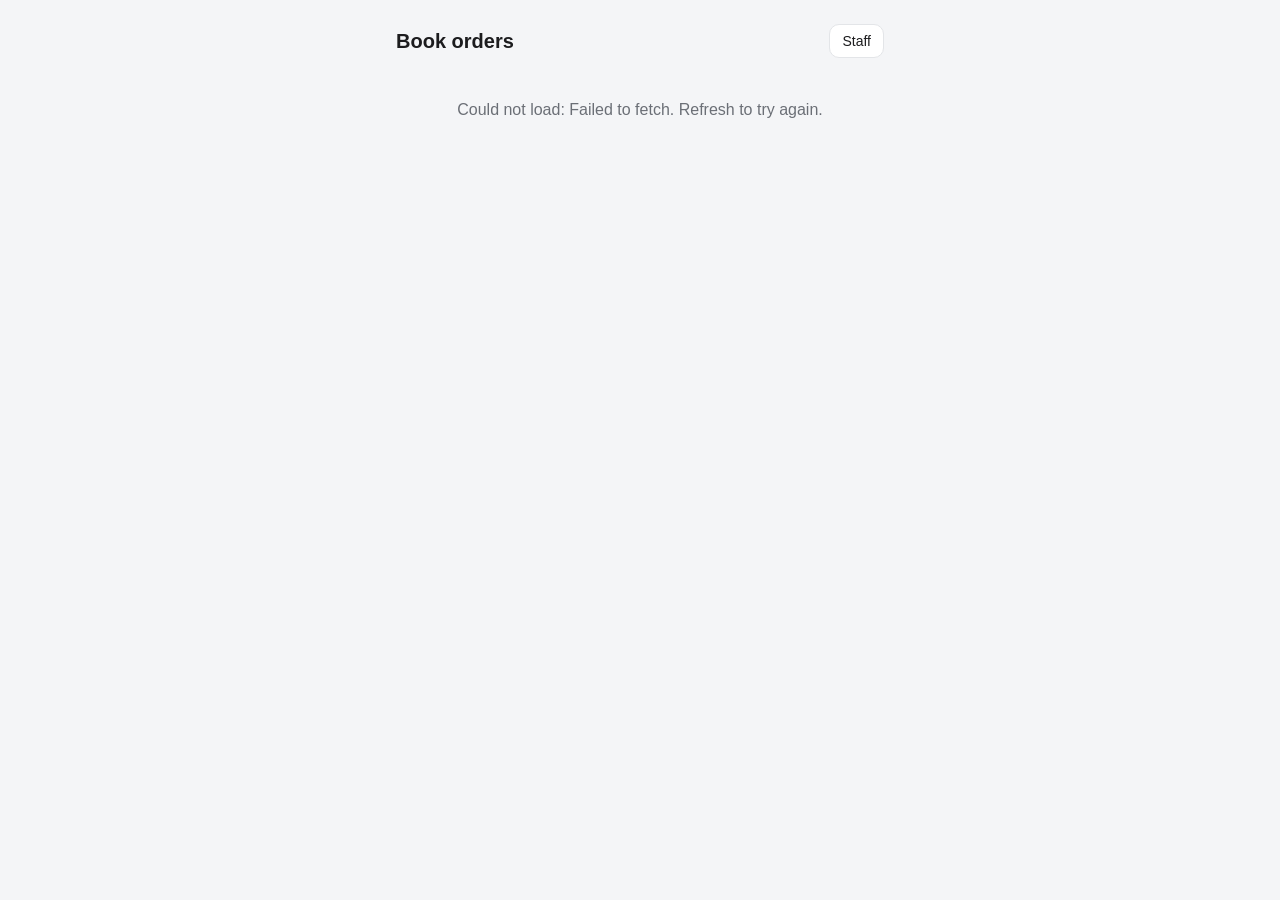
==== index.html @ 5ed74f84 "Add files via upload" ====
<!DOCTYPE html>
<html lang="en">
<head>
<base target="_top">
<meta charset="utf-8">
<meta name="viewport" content="width=device-width, initial-scale=1">
<title>PRIME Book Orders</title>
<meta name="theme-color" content="#1F4E33">
<link rel="icon" href="staff/icons/icon-192.png" type="image/png">
<link rel="apple-touch-icon" href="staff/icons/apple-touch-icon.png">
<style>
  :root { --bg:#f4f5f7; --card:#fff; --text:#1c1c1e; --muted:#6b6f76; --line:#e3e5e8; --accent:#1F4E33; --accent-text:#fff;
          --ok-bg:#e4f2e9; --ok-text:#1F4E33; --warn-bg:#fff4dd; --warn-text:#8a5a00; --danger:#b3261e; --info-bg:#e8f0fe; --info-text:#1a3f8f; }
  * { box-sizing:border-box; }
  body { margin:0; font-family:-apple-system,BlinkMacSystemFont,"Segoe UI",Roboto,Helvetica,Arial,sans-serif; background:var(--bg); color:var(--text); font-size:16px; line-height:1.5; }
  .wrap { max-width:520px; margin:0 auto; padding:16px; }
  header { display:flex; align-items:center; justify-content:space-between; padding:8px 0 16px; }
  header h1 { font-size:20px; margin:0; font-weight:600; }
  header button { font-size:14px; padding:6px 12px; }
  .card { background:var(--card); border:1px solid var(--line); border-radius:12px; padding:16px; margin-bottom:14px; }
  h2 { font-size:18px; margin:0 0 10px; font-weight:600; }
  h3 { font-size:15px; margin:14px 0 6px; font-weight:600; }
  p { margin:6px 0; }
  .muted { color:var(--muted); font-size:14px; }
  label { display:block; font-size:14px; font-weight:500; margin:12px 0 4px; }
  input[type=text], input[type=tel], input[type=email], input[type=number], input[type=password], textarea, select {
    width:100%; font-size:16px; padding:10px 12px; border:1px solid var(--line); border-radius:8px; background:#fff; color:var(--text); }
  textarea { min-height:70px; resize:vertical; }
  .check { display:flex; align-items:flex-start; gap:12px; padding:12px; border:1px solid var(--line); border-radius:10px; margin-top:8px; cursor:pointer; }
  .check input { width:22px; height:22px; margin:2px 0 0; flex:none; }
  .check .price { margin-left:auto; font-weight:600; white-space:nowrap; }
  button { font-size:16px; padding:12px 16px; border-radius:10px; border:1px solid var(--line); background:#fff; color:var(--text); cursor:pointer; font-family:inherit; }
  button.primary { background:var(--accent); color:var(--accent-text); border-color:var(--accent); width:100%; margin-top:16px; font-weight:600; }
  button.small { font-size:14px; padding:8px 12px; }
  button:disabled { opacity:.5; cursor:default; }
  .row { display:flex; gap:8px; flex-wrap:wrap; margin-top:10px; }
  .row button { flex:1; }
  .total { display:flex; justify-content:space-between; font-size:18px; font-weight:600; margin-top:14px; padding-top:12px; border-top:1px solid var(--line); }
  .badge { display:inline-block; font-size:13px; font-weight:600; padding:3px 10px; border-radius:999px; }
  .b-new, .b-sent { background:var(--warn-bg); color:var(--warn-text); }
  .b-ready { background:var(--ok-bg); color:var(--ok-text); }
  .b-picked { background:var(--info-bg); color:var(--info-text); }
  .b-cancel { background:#eee; color:#555; }
  .code { font-family:ui-monospace,SFMono-Regular,Menlo,Consolas,monospace; font-size:36px; letter-spacing:6px; font-weight:700; text-align:center; padding:16px; background:var(--ok-bg); color:var(--ok-text); border-radius:12px; margin:10px 0; }
  .copybox { font-family:ui-monospace,SFMono-Regular,Menlo,Consolas,monospace; background:var(--bg); border:1px dashed var(--line); border-radius:8px; padding:10px 12px; font-size:15px; word-break:break-all; display:flex; justify-content:space-between; align-items:center; gap:8px; margin:6px 0; }
  .copybox button { flex:none; }
  .steps { padding-left:20px; margin:8px 0; }
  .steps li { margin:6px 0; }
  .error { color:var(--danger); font-size:14px; margin-top:10px; }
  .success { color:var(--ok-text); font-size:14px; margin-top:10px; }
  .hidden { display:none !important; }
  .tabs { display:flex; gap:6px; margin-bottom:12px; overflow-x:auto; }
  .tabs button { flex:none; font-size:14px; padding:8px 12px; border-radius:999px; }
  .tabs button.active { background:var(--text); color:#fff; border-color:var(--text); }
  .order { border-top:1px solid var(--line); padding:12px 0; }
  .order:first-child { border-top:none; padding-top:0; }
  .order .top { display:flex; justify-content:space-between; align-items:baseline; gap:8px; }
  .order .name { font-weight:600; font-size:16px; }
  .order .when { font-size:13px; color:var(--muted); white-space:nowrap; }
  .order .amt { font-size:18px; font-weight:600; }
  .order .pc { font-family:ui-monospace,SFMono-Regular,Menlo,Consolas,monospace; font-weight:700; letter-spacing:2px; }
  .dim { opacity:.6; }
  .link { color:var(--accent); text-decoration:underline; cursor:pointer; background:none; border:none; padding:0; font-size:14px; }
  .center { text-align:center; }
  .spinner { text-align:center; padding:24px; color:var(--muted); }
</style>
</head>
<body>
<div class="wrap">
  <header>
    <h1 id="brand">Book orders</h1>
    <button id="staffBtn" class="small" onclick="go('staff')">Staff</button>
  </header>

  <div id="loading" class="spinner">Loading…</div>

  <!-- ================= STUDENT: order form (3 steps) ================= -->
  <section id="v-order" class="hidden">
    <div class="card" id="step-who">
      <h2>Order your books</h2>
      <p class="muted">Tell us who you are, we'll find you in our records, then pick your books.</p>
      <label for="f-name">Full name</label>
      <input id="f-name" type="text" autocomplete="name" placeholder="First and last name">
      <label for="f-email">Email</label>
      <input id="f-email" type="email" autocomplete="email" inputmode="email" placeholder="The email you gave the college">
      <label for="f-phone">Phone</label>
      <input id="f-phone" type="tel" autocomplete="tel" inputmode="tel" placeholder="The number you gave the college">
      <div id="f-error" class="error hidden"></div>
      <button class="primary" id="f-find" onclick="findMe()">Continue</button>
    </div>

    <div class="card hidden" id="step-confirm">
      <h2>Is this you?</h2>
      <div id="f-matches"></div>
      <div class="row"><button class="small" onclick="backToWho()">No, go back</button></div>
    </div>

    <div class="card hidden" id="step-books">
      <div class="muted" id="f-whoami"></div>
      <h3>Books</h3>
      <label class="check"><input type="checkbox" id="f-sorrentino" onchange="recalc()"><span>Sorrentino textbook<br><small class="muted" id="s-sorrentino"></small></span><span class="price" id="p-sorrentino"></span></label>
      <label class="check"><input type="checkbox" id="f-palliative" onchange="recalc()"><span>Palliative textbook + workbook (bundle)<br><small class="muted" id="s-palliative"></small></span><span class="price" id="p-palliative"></span></label>
      <label for="f-note">Note (optional)</label>
      <textarea id="f-note" placeholder="Anything we should know"></textarea>
      <div class="total"><span>To pay</span><span id="f-total">$0</span></div>
      <div id="f-error2" class="error hidden"></div>
      <button class="primary" id="f-submit" onclick="submitOrder()">Place order</button>
      <div class="row"><button class="small" onclick="backToWho()">Change my details</button></div>
    </div>
    <p class="center"><button class="link" onclick="go('find')">Already ordered? Find my order</button></p>
  </section>

  <!-- ================= STUDENT: find my order ================= -->
  <section id="v-find" class="hidden">
    <div class="card">
      <h2>Find my order</h2>
      <label for="s-contact">Email or phone you ordered with</label>
      <input id="s-contact" type="text" autocomplete="email">
      <label for="s-name">Full name</label>
      <input id="s-name" type="text" placeholder="As you typed it when ordering">
      <div id="s-error" class="error hidden"></div>
      <button class="primary" onclick="findMine()">Find</button>
      <div id="s-results"></div>
    </div>
    <p class="center"><button class="link" onclick="go('order')">Place a new order</button></p>
  </section>

  <!-- ================= STUDENT: order status ================= -->
  <section id="v-status" class="hidden">
    <div class="card">
      <div style="display:flex;justify-content:space-between;align-items:center;gap:8px">
        <h2 style="margin:0">Order #<span id="o-no"></span></h2>
        <span id="o-badge" class="badge"></span>
      </div>
      <p class="muted" id="o-summary"></p>
      <div id="o-body"></div>
      <p class="muted" style="margin-top:14px">Save this page. Bookmark it or copy the link; it updates by itself.</p>
      <div class="row"><button class="small" onclick="refreshStatus()">Refresh</button><button class="small" onclick="copyText(orderLink(), this)">Copy my link</button></div>
      <div id="o-error" class="error hidden"></div>
    </div>
    <p class="center"><button class="link" onclick="go('order')">Place another order</button></p>
  </section>

  <!-- ================= STAFF: login ================= -->
  <section id="v-staff" class="hidden">
    <div class="card">
      <h2>Staff sign in</h2>
      <label for="st-pin">PIN</label>
      <input id="st-pin" type="password" inputmode="numeric" autocomplete="off" onkeydown="if(event.key==='Enter')staffLogin()">
      <div id="st-error" class="error hidden"></div>
      <button class="primary" onclick="staffLogin()">Sign in</button>
    </div>
    <p class="center"><button class="link" onclick="go('order')">Back to student page</button></p>
  </section>

  <!-- ================= STAFF: dashboard ================= -->
  <section id="v-dash" class="hidden">
    <div class="tabs" id="tabs"></div>
    <div id="dash-error" class="error hidden"></div>
    <div class="card" id="dash-list"></div>
    <div class="card hidden" id="dash-settings">
      <h2>Settings</h2>
      <label>School name</label><input type="text" id="set-school_name">
      <label>E-transfer email (students send money here)</label><input type="email" id="set-etransfer_email">
      <label>Sorrentino price</label><input type="number" id="set-price_sorrentino" min="0" step="1">
      <label>Palliative bundle price</label><input type="number" id="set-price_palliative" min="0" step="1">
      <label>Pickup note shown to students</label><textarea id="set-pickup_note"></textarea>
      <label>Admin PIN (you)</label><input type="text" id="set-admin_pin" autocomplete="off">
      <label>Reception PIN</label><input type="text" id="set-reception_pin" autocomplete="off">
      <div id="set-error" class="error hidden"></div>
      <div id="set-ok" class="success hidden"></div>
      <button class="primary" onclick="saveSettings()">Save settings</button>
    </div>
    <div class="row"><button class="small" onclick="loadDash()">Refresh</button><button class="small" onclick="staffLogout()">Sign out</button></div>
  </section>
</div>

<script src="config.js"></script>
<script>
  /* Runs outside Google Apps Script: same page, but google.script.run becomes a fetch() to the API. */
  (function () {
    var API = (window.PRIME_CONFIG && window.PRIME_CONFIG.api) || '';
    function make(ok, fail) {
      var api = { withSuccessHandler: function (f) { return make(f, fail); }, withFailureHandler: function (f) { return make(ok, f); } };
      return new Proxy(api, { get: function (t, name) { if (name in t) return t[name]; return function () {
        var args = Array.prototype.slice.call(arguments);
        if (!API) { fail && fail(new Error('This page is not connected to the order system yet.')); return; }
        fetch(API, { method: 'POST', headers: { 'Content-Type': 'text/plain;charset=utf-8' }, body: JSON.stringify({ fn: name, args: args }), redirect: 'follow' })
          .then(function (r) { if (!r.ok) throw new Error('Server error (' + r.status + ')'); return r.json(); })
          .then(function (j) { if (j && j.ok) ok && ok(j.result); else fail && fail(new Error((j && j.error) || 'Unexpected reply')); })
          .catch(function (e) { fail && fail(e); });
      }; } });
    }
    var params = {}; new URLSearchParams(location.search).forEach(function (v, k) { params[k] = v; });
    window.google = { script: { run: make(null, null), history: { replaceState: function (s, p) { var q = Object.keys(p || {}).map(function (k) { return k + '=' + encodeURIComponent(p[k]); }).join('&'); history.replaceState(null, '', location.pathname + (q ? '?' + q : '')); } } } };
    window.__INITIAL__ = params; window.__BASE_URL__ = location.origin + location.pathname;
  })();
</script>
<script>
  var INITIAL = window.__INITIAL__;
  var BASE_URL = window.__BASE_URL__;
  var state = { cfg:null, token:null, order:null, pin:null, role:null, tab:'payments', orders:[], poll:null, matches:[], match:null };

  /* ---------- plumbing ---------- */
  function call(fn) {
    var args = Array.prototype.slice.call(arguments, 1);
    return new Promise(function (resolve, reject) {
      var runner = google.script.run.withSuccessHandler(resolve).withFailureHandler(function (e) { reject(e); });
      runner[fn].apply(runner, args);
    });
  }
  function $(id) { return document.getElementById(id); }
  function esc(s) { return String(s == null ? '' : s).replace(/[&<>"']/g, function (c) { return ({'&':'&amp;','<':'&lt;','>':'&gt;','"':'&quot;',"'":'&#39;'})[c]; }); }
  function money(n) { return '$' + Number(n || 0).toLocaleString('en-CA'); }
  function when(iso) { if (!iso) return ''; var d = new Date(iso); if (isNaN(d)) return String(iso); return d.toLocaleString('en-CA', { month:'short', day:'numeric', hour:'numeric', minute:'2-digit' }); }
  function showErr(id, msg) { var el = $(id); el.textContent = msg; el.classList.toggle('hidden', !msg); }
  function items(o) { var a = []; if (o.sorrentino) a.push('Sorrentino'); if (o.palliative) a.push('Palliative bundle'); return a.join(' + '); }
  function badge(o) {
    var cls = { NEW:'b-new', SENT:'b-sent', READY:'b-ready', PICKED_UP:'b-picked', CANCELLED:'b-cancel' }[o.status] || 'b-cancel';
    var txt = { NEW:'Waiting for payment', SENT:'Payment sent', READY:'Ready for pickup', PICKED_UP:'Picked up', CANCELLED:'Cancelled' }[o.status] || o.status;
    return '<span class="badge ' + cls + '">' + esc(txt) + '</span>';
  }
  function copyText(text, btn) {
    var done = function () { if (btn) { var t = btn.textContent; btn.textContent = 'Copied'; setTimeout(function () { btn.textContent = t; }, 1500); } };
    var fallback = function () {
      var ta = document.createElement('textarea'); ta.value = text; ta.setAttribute('readonly', ''); ta.style.position = 'absolute'; ta.style.left = '-9999px';
      document.body.appendChild(ta); ta.select(); var ok = false;
      try { ok = document.execCommand('copy'); } catch (e) {}
      document.body.removeChild(ta);
      if (ok) done(); else if (btn) { btn.textContent = text; }
    };
    if (navigator.clipboard && navigator.clipboard.writeText) navigator.clipboard.writeText(text).then(done, fallback);
    else fallback();
  }
  function stopPoll() { if (state.poll) { clearInterval(state.poll); state.poll = null; } }
  function orderLink() { return (BASE_URL || location.href.split('?')[0].split('#')[0]) + '?o=' + encodeURIComponent(state.token || ''); }
  function setUrlParams(params) {
    try {
      if (window.google && google.script && google.script.history) google.script.history.replaceState(null, params, '');
      else { var q = Object.keys(params).map(function (k) { return k + '=' + encodeURIComponent(params[k]); }).join('&'); history.replaceState(null, '', location.pathname + (q ? '?' + q : '')); }
    } catch (e) {}
  }

  var VIEWS = ['order', 'find', 'status', 'staff', 'dash'];
  function go(view) {
    stopPoll();
    VIEWS.forEach(function (v) { $('v-' + v).classList.toggle('hidden', v !== view); });
    $('loading').classList.add('hidden');
    $('staffBtn').classList.toggle('hidden', view === 'staff' || view === 'dash');
    if (view === 'status') startPoll();
    if (view === 'dash') { loadDash(); state.poll = setInterval(loadDash, 30000); }
    if (view === 'staff' || view === 'dash') setUrlParams({ staff: '1' });
    else if (view !== 'status') setUrlParams({});
    window.scrollTo(0, 0);
  }

  /* ---------- student: order form ---------- */
  function showStep(id) { ['step-who', 'step-confirm', 'step-books'].forEach(function (x) { $(x).classList.toggle('hidden', x !== id); }); window.scrollTo(0, 0); }
  function backToWho() { state.match = null; showStep('step-who'); }
  function findMe() {
    showErr('f-error', '');
    var name = $('f-name').value.trim(), email = $('f-email').value.trim(), phone = $('f-phone').value.trim();
    if (!name) return showErr('f-error', 'Enter your full name.');
    if (!email && !phone) return showErr('f-error', 'Enter your email or your phone number.');
    var btn = $('f-find'); btn.disabled = true; btn.textContent = 'Looking you up…';
    call('findStudent', email, phone).then(function (r) {
      btn.disabled = false; btn.textContent = 'Continue';
      if (!r.found) return showErr('f-error', 'We couldn\'t find that email or phone number in our records. Check for typos, or ask reception to update your contact details.');
      state.matches = r.matches;
      if (r.matches.length === 1) return chooseMatch(0);
      $('f-matches').innerHTML = r.matches.map(function (m, i) {
        return '<div class="order"><div class="name">' + esc(m.name) + '</div><div class="muted">' + esc(m.batch) + '</div><div class="row"><button class="small" onclick="chooseMatch(' + i + ')">That\'s me</button></div></div>';
      }).join('');
      showStep('step-confirm');
    }).catch(function (e) { btn.disabled = false; btn.textContent = 'Continue'; showErr('f-error', e.message || String(e)); });
  }
  function chooseMatch(i) {
    var m = state.matches[i]; state.match = m;
    $('f-whoami').innerHTML = 'Ordering as <strong>' + esc(m.name) + '</strong> · ' + esc(m.batch) + ' <button class="link" onclick="backToWho()">not you?</button>';
    setBookLine('sorrentino', m.books.sorrentino);
    setBookLine('palliative', m.books.palliative);
    $('f-sorrentino').checked = false; $('f-palliative').checked = false;
    recalc(); showStep('step-books');
  }
  function setBookLine(key, b) {
    var st = $('s-' + key), pr = $('p-' + key);
    if (b.status === 'included') { st.textContent = 'Included in your fees'; pr.textContent = 'Included'; }
    else if (b.status === 'paid') { st.textContent = 'Our records show this was already paid' + (b.paidOn ? ' on ' + b.paidOn : '') + '. Order only if you still need the book.'; pr.textContent = money(b.price); }
    else { st.textContent = ''; pr.textContent = money(b.price); }
  }
  function recalc() {
    var m = state.match; if (!m) return;
    var t = ($('f-sorrentino').checked ? m.books.sorrentino.price : 0) + ($('f-palliative').checked ? m.books.palliative.price : 0);
    $('f-total').textContent = money(t);
  }
  function submitOrder() {
    showErr('f-error2', '');
    var form = { name:$('f-name').value, email:$('f-email').value, phone:$('f-phone').value, note:$('f-note').value,
                 sorrentino:$('f-sorrentino').checked, palliative:$('f-palliative').checked, matchKey: state.match ? state.match.key : '' };
    if (!form.sorrentino && !form.palliative) return showErr('f-error2', 'Choose at least one book.');
    var btn = $('f-submit'); btn.disabled = true; btn.textContent = 'Placing order…';
    call('createOrder', form).then(function (o) {
      btn.disabled = false; btn.textContent = 'Place order';
      showOrder(o);
    }).catch(function (e) { btn.disabled = false; btn.textContent = 'Place order'; showErr('f-error2', e.message || String(e)); });
  }

  /* ---------- student: status page ---------- */
  function showOrder(o) {
    state.order = o; state.token = o.token;
    setUrlParams({ o: o.token });
    renderOrder();
    go('status');
  }
  function renderOrder() {
    var o = state.order, cfg = state.cfg;
    $('o-no').textContent = o.orderNo;
    $('o-badge').outerHTML = badge(o).replace('class="badge', 'id="o-badge" class="badge');
    $('o-summary').textContent = o.name + ' · ' + o.batch + ' · ' + items(o) + ' · ' + (o.included ? 'included in fees' : money(o.amount));
    var h = '';
    if ((o.status === 'NEW' || o.status === 'SENT') && o.included) {
      h += '<h3>Your books are included in your fees</h3><p>Nothing to pay. The office will confirm your order and your pickup code will appear here, usually the same day.</p>';
    } else if (o.status === 'NEW' || o.status === 'SENT') {
      h += '<h3>Send your e-transfer</h3><ol class="steps">' +
        '<li>Send <strong>' + money(o.amount) + '</strong> by Interac e-transfer to:' +
        '<div class="copybox"><span>' + esc(cfg.etransferEmail) + '</span><button class="small" onclick="copyText(\'' + esc(cfg.etransferEmail) + '\', this)">Copy</button></div></li>' +
        '<li>In the transfer message, write your order number:' +
        '<div class="copybox"><span>Order ' + o.orderNo + '</span><button class="small" onclick="copyText(\'Order ' + o.orderNo + '\', this)">Copy</button></div></li>' +
        '<li>Come back here and tap the button below.</li></ol>';
      if (o.status === 'NEW') h += '<button class="primary" onclick="markSent()">I\'ve sent the e-transfer</button>';
      else h += '<p class="success">Thanks. Sent ' + esc(when(o.sentAt)) + '. Your pickup code will appear here once the payment is confirmed (usually the same day).</p>';
    } else if (o.status === 'READY') {
      h += '<h3>Your pickup code</h3><div class="code">' + esc(o.pickupCode) + '</div><p>' + esc(cfg.pickupNote) + '</p>';
    } else if (o.status === 'PICKED_UP') {
      h += '<p class="success">Picked up ' + esc(when(o.pickedUpAt)) + '. Enjoy your books.</p>';
    } else if (o.status === 'CANCELLED') {
      h += '<p>This order was cancelled. If that\'s a mistake, talk to reception.</p>';
    }
    $('o-body').innerHTML = h;
  }
  function markSent() {
    showErr('o-error', '');
    call('markSent', state.token).then(function (o) { state.order = o; renderOrder(); }).catch(function (e) { showErr('o-error', e.message || String(e)); });
  }
  function refreshStatus() {
    if (!state.token) return;
    call('getOrder', state.token).then(function (o) { if (o) { state.order = o; renderOrder(); showErr('o-error', ''); } })
      .catch(function (e) { showErr('o-error', 'Could not refresh: ' + (e.message || e)); });
  }
  function startPoll() { stopPoll(); state.poll = setInterval(refreshStatus, 20000); }

  /* ---------- student: find my order ---------- */
  function findMine() {
    showErr('s-error', ''); $('s-results').innerHTML = '';
    call('findOrders', $('s-contact').value, $('s-name').value).then(function (list) {
      $('s-results').innerHTML = '<h3>Your orders</h3>' + list.map(function (o) {
        return '<div class="order"><div class="top"><span class="name">#' + o.orderNo + ' · ' + esc(items(o)) + '</span>' + badge(o) + '</div>' +
          '<div class="muted">' + esc(when(o.createdAt)) + ' · ' + money(o.amount) + '</div>' +
          '<div class="row"><button class="small" onclick="openFound(\'' + esc(o.token) + '\')">Open</button></div></div>';
      }).join('');
    }).catch(function (e) { showErr('s-error', e.message || String(e)); });
  }
  function openFound(token) { call('getOrder', token).then(function (o) { if (o) showOrder(o); }); }

  /* ---------- staff ---------- */
  function staffLogin() {
    showErr('st-error', '');
    var pin = $('st-pin').value.trim();
    if (!pin) return showErr('st-error', 'Enter your PIN.');
    call('staffLogin', pin).then(function (r) {
      state.pin = pin; state.role = r.role; state.tab = 'payments';
      try { sessionStorage.setItem('bo_pin', pin); } catch (e) {}
      $('st-pin').value = '';
      go('dash');
    }).catch(function (e) { showErr('st-error', e.message || String(e)); });
  }
  function staffLogout() { state.pin = null; state.role = null; try { sessionStorage.removeItem('bo_pin'); } catch (e) {} go('order'); }
  function setTab(t) { state.tab = t; renderDash(); }
  function loadDash() {
    if (!state.pin) return go('staff');
    call('staffList', state.pin).then(function (r) {
      state.role = r.role; state.orders = r.orders; showErr('dash-error', ''); renderDash();
    }).catch(function (e) { showErr('dash-error', e.message || String(e)); if (/PIN/.test(String(e.message))) staffLogout(); });
  }
  function renderDash() {
    var isAdmin = state.role === 'admin';
    var tabs = isAdmin ? [['payments', 'To confirm'], ['ready', 'Ready'], ['done', 'Done'], ['all', 'All'], ['settings', 'Settings']]
                       : [['ready', 'Ready for pickup'], ['done', 'Picked up']];
    if (!tabs.some(function (t) { return t[0] === state.tab; })) state.tab = tabs[0][0];
    var counts = { payments:0, ready:0 };
    state.orders.forEach(function (o) { if (o.status === 'NEW' || o.status === 'SENT') counts.payments++; if (o.status === 'READY') counts.ready++; });
    $('tabs').innerHTML = tabs.map(function (t) {
      var n = counts[t[0]] ? ' (' + counts[t[0]] + ')' : '';
      return '<button class="' + (state.tab === t[0] ? 'active' : '') + '" onclick="setTab(\'' + t[0] + '\')">' + esc(t[1]) + n + '</button>';
    }).join('');
    var settings = state.tab === 'settings';
    $('dash-settings').classList.toggle('hidden', !settings);
    $('dash-list').classList.toggle('hidden', settings);
    if (settings) return loadSettings();
    var list = state.orders.filter(function (o) {
      if (state.tab === 'payments') return o.status === 'NEW' || o.status === 'SENT';
      if (state.tab === 'ready') return o.status === 'READY';
      if (state.tab === 'done') return o.status === 'PICKED_UP';
      return true;
    });
    if (state.tab === 'payments') list.sort(function (a, b) { return (b.status === 'SENT') - (a.status === 'SENT') || b.orderNo - a.orderNo; });
    if (!list.length) { $('dash-list').innerHTML = '<p class="muted center">Nothing here right now.</p>'; return; }
    $('dash-list').innerHTML = list.map(function (o) {
      var h = '<div class="order' + (o.status === 'CANCELLED' ? ' dim' : '') + '">' +
        '<div class="top"><span class="name">' + esc(o.name) + '</span><span class="when">' + esc(when(o.createdAt)) + '</span></div>' +
        '<div class="muted">#' + o.orderNo + ' · ' + esc(o.studentNumber) + ' · ' + esc(o.batch) + '</div>' +
        '<div style="margin-top:4px">' + esc(items(o)) + '</div>' +
        '<div class="top" style="margin-top:6px"><span class="amt">' + money(o.amount) + '</span>' + badge(o) + '</div>';
      if (o.status === 'SENT') h += '<div class="muted">Student says sent ' + esc(when(o.sentAt)) + ' · Check the e-transfer email for <strong>' + money(o.amount) + '</strong> with "Order ' + o.orderNo + '"</div>';
      if (o.status === 'NEW' && isAdmin) h += '<div class="muted">Student hasn\'t tapped "sent" yet. You can still confirm if the money arrived.</div>';
      if (o.status === 'READY') h += '<div style="margin-top:6px">Pickup code: <span class="pc">' + esc(o.pickupCode) + '</span></div>';
      if (o.studentNote) h += '<div class="muted">Student note: ' + esc(o.studentNote) + '</div>';
      if (o.staffNote) h += '<div class="muted">Staff note: ' + esc(o.staffNote) + '</div>';
      if (o.phone || o.email) h += '<div class="muted">' + esc([o.phone, o.email].filter(Boolean).join(' · ')) + '</div>';
      var btns = '';
      if (isAdmin && (o.status === 'NEW' || o.status === 'SENT')) btns += '<button class="small primary" style="margin-top:0" onclick="act(\'confirmPayment\',' + o.orderNo + ', this)">Confirm payment, send code</button>';
      if (o.status === 'READY') btns += '<button class="small" onclick="act(\'markPickedUp\',' + o.orderNo + ', this)">Picked up</button>';
      if (isAdmin && o.status !== 'PICKED_UP' && o.status !== 'CANCELLED') btns += '<button class="small" onclick="cancelOrder(' + o.orderNo + ', this)">Cancel</button>';
      if (btns) h += '<div class="row">' + btns + '</div>';
      return h + '</div>';
    }).join('');
  }
  function act(fn, orderNo, btn) {
    if (btn) { btn.disabled = true; btn.textContent = 'Working…'; }
    showErr('dash-error', '');
    call(fn, state.pin, orderNo).then(function () { loadDash(); }).catch(function (e) { showErr('dash-error', e.message || String(e)); loadDash(); });
  }
  function cancelOrder(orderNo, btn) {
    if (btn && btn.dataset.armed !== '1') {
      btn.dataset.armed = '1'; btn.textContent = 'Tap again to cancel #' + orderNo; btn.style.color = 'var(--danger)';
      setTimeout(function () { if (btn.dataset.armed === '1') { btn.dataset.armed = ''; btn.textContent = 'Cancel'; btn.style.color = ''; } }, 4000);
      return;
    }
    act('cancelOrder', orderNo, btn);
  }
  var SETTING_KEYS = ['school_name', 'etransfer_email', 'price_sorrentino', 'price_palliative', 'pickup_note', 'admin_pin', 'reception_pin'];
  function loadSettings() {
    call('getSettings', state.pin).then(function (s) { SETTING_KEYS.forEach(function (k) { $('set-' + k).value = s[k] || ''; }); showErr('set-error', ''); showErr('set-ok', ''); })
      .catch(function (e) { showErr('set-error', e.message || String(e)); });
  }
  function saveSettings() {
    var s = {}; SETTING_KEYS.forEach(function (k) { s[k] = $('set-' + k).value; });
    showErr('set-error', ''); showErr('set-ok', '');
    call('saveSettings', state.pin, s).then(function (saved) {
      state.pin = saved.admin_pin; try { sessionStorage.setItem('bo_pin', state.pin); } catch (e) {}
      showErr('set-ok', 'Saved.'); return call('getPublicConfig');
    }).then(function (cfg) { if (cfg) applyConfig(cfg); }).catch(function (e) { showErr('set-error', e.message || String(e)); });
  }

  /* ---------- boot ---------- */
  function applyConfig(cfg) {
    state.cfg = cfg;
    $('brand').textContent = (cfg.schoolName ? cfg.schoolName + ' ' : '') + 'book orders';
    document.title = (cfg.schoolName ? cfg.schoolName + ' ' : '') + 'Book orders';
  }
  function boot() {
    call('getPublicConfig').then(function (cfg) {
      applyConfig(cfg);
      var token = String(INITIAL.o || '').trim();
      var savedPin = null; try { savedPin = sessionStorage.getItem('bo_pin'); } catch (e) {}
      if (INITIAL.staff !== undefined) {
        if (savedPin) { state.pin = savedPin; call('staffLogin', savedPin).then(function (r) { state.role = r.role; go('dash'); }).catch(function () { go('staff'); }); }
        else go('staff');
      } else if (token) {
        state.token = token;
        call('getOrder', token).then(function (o) { if (o) showOrder(o); else go('order'); }).catch(function () { go('order'); });
      } else go('order');
    }).catch(function (e) { $('loading').textContent = 'Could not load: ' + (e.message || e) + '. Refresh to try again.'; });
  }
  boot();
</script>
</body>
</html>
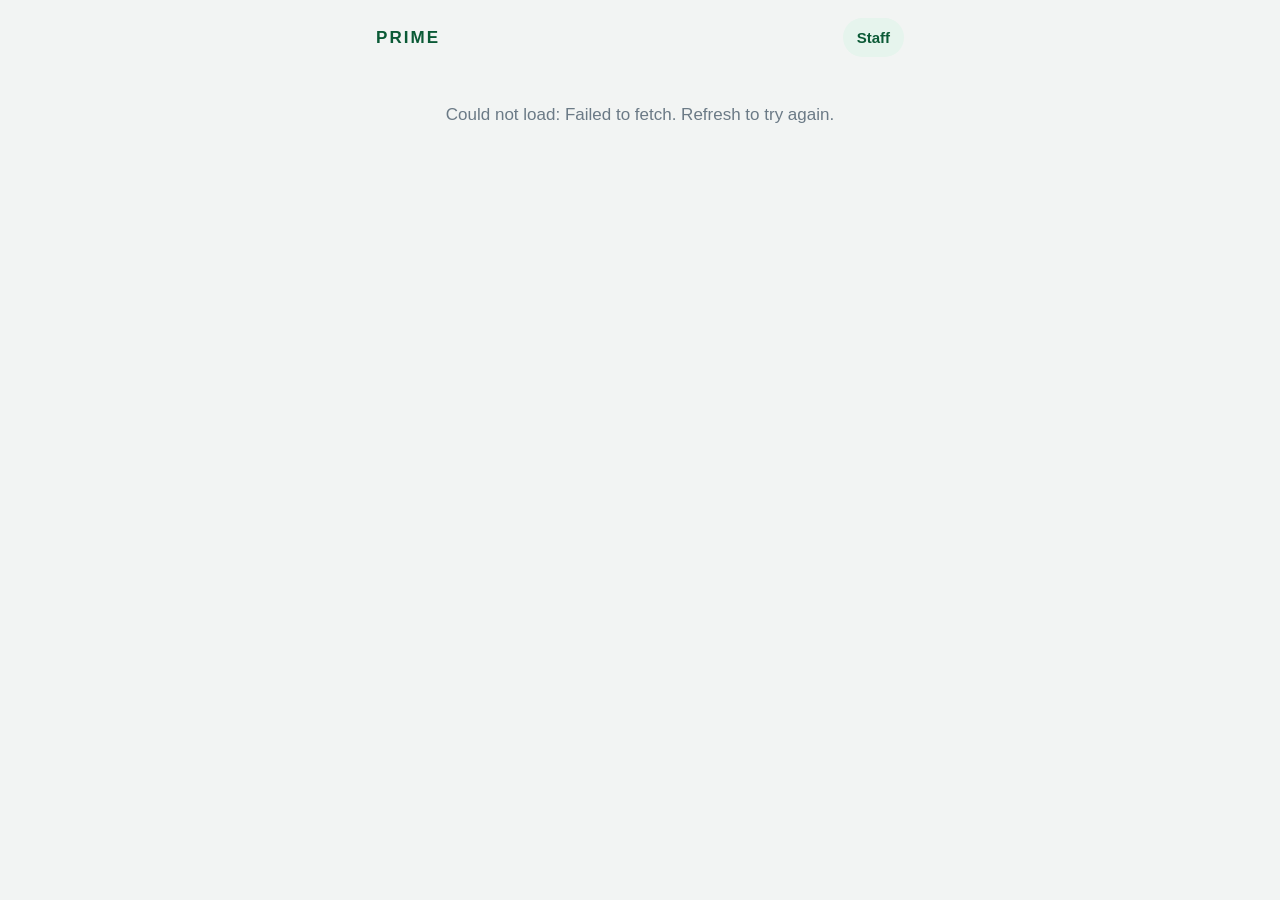
==== commit 6e6c24ed: "Restyle student page (iOS + CAS design)" ====
--- a/index.html
+++ b/index.html
@@ -9,66 +9,79 @@
 <link rel="icon" href="staff/icons/icon-192.png" type="image/png">
 <link rel="apple-touch-icon" href="staff/icons/apple-touch-icon.png">
 <style>
-  :root { --bg:#f4f5f7; --card:#fff; --text:#1c1c1e; --muted:#6b6f76; --line:#e3e5e8; --accent:#1F4E33; --accent-text:#fff;
-          --ok-bg:#e4f2e9; --ok-text:#1F4E33; --warn-bg:#fff4dd; --warn-text:#8a5a00; --danger:#b3261e; --info-bg:#e8f0fe; --info-text:#1a3f8f; }
-  * { box-sizing:border-box; }
-  body { margin:0; font-family:-apple-system,BlinkMacSystemFont,"Segoe UI",Roboto,Helvetica,Arial,sans-serif; background:var(--bg); color:var(--text); font-size:16px; line-height:1.5; }
-  .wrap { max-width:520px; margin:0 auto; padding:16px; }
-  header { display:flex; align-items:center; justify-content:space-between; padding:8px 0 16px; }
-  header h1 { font-size:20px; margin:0; font-weight:600; }
-  header button { font-size:14px; padding:6px 12px; }
-  .card { background:var(--card); border:1px solid var(--line); border-radius:12px; padding:16px; margin-bottom:14px; }
-  h2 { font-size:18px; margin:0 0 10px; font-weight:600; }
-  h3 { font-size:15px; margin:14px 0 6px; font-weight:600; }
+  /* Student page — iOS structure, CAS palette */
+  :root { --accent:#0f7f4c; --accent-soft:#e6f4ed; --accent-ink:#0b5a36; --bg:#f2f4f3; --panel:#fff; --ink:#1f2a33; --muted:#6b7a86; --faint:#98a4ad;
+          --line:rgba(31,42,51,.10); --line-soft:rgba(31,42,51,.06); --red:#c62828; --amber:#9a6700; --amber-bg:#fff4d6; --blue:#2f6fe0; --blue-bg:#e8f0fa; --grey-bg:#eef1f0;
+          --shadow:0 1px 2px rgba(16,24,40,.04), 0 4px 16px rgba(16,24,40,.06); --r:14px; --r-sm:10px;
+          --font:-apple-system,BlinkMacSystemFont,"SF Pro Text","Segoe UI",Roboto,Helvetica,Arial,sans-serif; --mono:ui-monospace,"SF Mono",Menlo,Consolas,monospace; }
+  @media (prefers-color-scheme: dark) { :root { --bg:#0e1412; --panel:#171d1a; --ink:#eef2f0; --muted:#9aa8a1; --faint:#6f7d76; --line:rgba(255,255,255,.10); --line-soft:rgba(255,255,255,.06);
+          --accent-soft:#163a2a; --accent-ink:#9fdcbd; --accent:#2bb673; --amber-bg:#3a2c0a; --amber:#f2c572; --blue-bg:#14233f; --blue:#9cc0ff; --grey-bg:#262d2a; --shadow:0 1px 2px rgba(0,0,0,.4), 0 4px 16px rgba(0,0,0,.35); } }
+  * { box-sizing:border-box; -webkit-tap-highlight-color:transparent; }
+  body { margin:0; font-family:var(--font); background:var(--bg); color:var(--ink); font-size:17px; line-height:1.4; -webkit-font-smoothing:antialiased; }
+  .wrap { max-width:560px; margin:0 auto; padding:calc(12px + env(safe-area-inset-top,0px)) 16px calc(32px + env(safe-area-inset-bottom,0px)); }
+  header { display:flex; align-items:center; justify-content:space-between; padding:6px 0 14px; }
+  header h1 { font-size:17px; margin:0; font-weight:700; letter-spacing:.12em; color:var(--accent-ink); text-transform:uppercase; }
+  header button { font-size:14px; padding:7px 12px; font-weight:600; background:var(--accent-soft); color:var(--accent-ink); border:none; border-radius:999px; }
+  .card { background:var(--panel); border:1px solid var(--line-soft); border-radius:var(--r); padding:18px 16px; margin-bottom:14px; box-shadow:var(--shadow); animation:fade .18s ease-out; }
+  @keyframes fade { from { opacity:0; transform:translateY(4px); } to { opacity:1; transform:none; } }
+  h2 { font-size:26px; letter-spacing:-.02em; margin:0 0 6px; font-weight:700; }
+  h3 { font-size:13px; text-transform:uppercase; letter-spacing:.05em; color:var(--muted); margin:20px 4px 8px; font-weight:600; }
   p { margin:6px 0; }
-  .muted { color:var(--muted); font-size:14px; }
-  label { display:block; font-size:14px; font-weight:500; margin:12px 0 4px; }
+  .muted { color:var(--muted); font-size:15px; }
+  label { display:block; font-size:13px; font-weight:600; text-transform:uppercase; letter-spacing:.05em; color:var(--muted); margin:18px 4px 8px; }
   input[type=text], input[type=tel], input[type=email], input[type=number], input[type=password], textarea, select {
-    width:100%; font-size:16px; padding:10px 12px; border:1px solid var(--line); border-radius:8px; background:#fff; color:var(--text); }
-  textarea { min-height:70px; resize:vertical; }
-  .check { display:flex; align-items:flex-start; gap:12px; padding:12px; border:1px solid var(--line); border-radius:10px; margin-top:8px; cursor:pointer; }
-  .check input { width:22px; height:22px; margin:2px 0 0; flex:none; }
-  .check .price { margin-left:auto; font-weight:600; white-space:nowrap; }
-  button { font-size:16px; padding:12px 16px; border-radius:10px; border:1px solid var(--line); background:#fff; color:var(--text); cursor:pointer; font-family:inherit; }
-  button.primary { background:var(--accent); color:var(--accent-text); border-color:var(--accent); width:100%; margin-top:16px; font-weight:600; }
-  button.small { font-size:14px; padding:8px 12px; }
-  button:disabled { opacity:.5; cursor:default; }
-  .row { display:flex; gap:8px; flex-wrap:wrap; margin-top:10px; }
+    width:100%; font-size:17px; font-family:inherit; padding:13px 14px; border:1px solid var(--line); border-radius:var(--r-sm); background:var(--bg); color:var(--ink); }
+  input::placeholder, textarea::placeholder { color:var(--faint); }
+  input:focus, textarea:focus { outline:none; border-color:var(--accent); box-shadow:0 0 0 3px rgba(15,127,76,.18); background:var(--panel); }
+  textarea { min-height:72px; resize:vertical; }
+  .check { display:flex; align-items:flex-start; gap:14px; padding:14px; border:1px solid var(--line); border-radius:12px; margin-top:8px; cursor:pointer; text-transform:none; letter-spacing:0; font-size:17px; font-weight:500; color:var(--ink); transition:border-color .15s, background .15s; }
+  .check:has(input:checked) { border-color:var(--accent); background:var(--accent-soft); }
+  .check input { width:24px; height:24px; margin:0; flex:none; accent-color:var(--accent); }
+  .check small { display:block; font-size:13px; font-weight:400; margin-top:2px; }
+  .check .price { margin-left:auto; font-weight:700; white-space:nowrap; font-variant-numeric:tabular-nums; }
+  button { font-size:17px; padding:13px 16px; border-radius:12px; border:none; background:var(--accent-soft); color:var(--accent-ink); cursor:pointer; font-family:inherit; font-weight:600; }
+  button:active { opacity:.7; }
+  button.primary { background:var(--accent); color:#fff; width:100%; margin-top:18px; box-shadow:0 6px 18px rgba(15,127,76,.25); padding:15px; }
+  button.small { font-size:15px; padding:11px 14px; }
+  button:disabled { opacity:.45; cursor:default; }
+  .row { display:flex; gap:8px; flex-wrap:wrap; margin-top:12px; }
   .row button { flex:1; }
-  .total { display:flex; justify-content:space-between; font-size:18px; font-weight:600; margin-top:14px; padding-top:12px; border-top:1px solid var(--line); }
-  .badge { display:inline-block; font-size:13px; font-weight:600; padding:3px 10px; border-radius:999px; }
-  .b-new, .b-sent { background:var(--warn-bg); color:var(--warn-text); }
-  .b-ready { background:var(--ok-bg); color:var(--ok-text); }
-  .b-picked { background:var(--info-bg); color:var(--info-text); }
-  .b-cancel { background:#eee; color:#555; }
-  .code { font-family:ui-monospace,SFMono-Regular,Menlo,Consolas,monospace; font-size:36px; letter-spacing:6px; font-weight:700; text-align:center; padding:16px; background:var(--ok-bg); color:var(--ok-text); border-radius:12px; margin:10px 0; }
-  .copybox { font-family:ui-monospace,SFMono-Regular,Menlo,Consolas,monospace; background:var(--bg); border:1px dashed var(--line); border-radius:8px; padding:10px 12px; font-size:15px; word-break:break-all; display:flex; justify-content:space-between; align-items:center; gap:8px; margin:6px 0; }
-  .copybox button { flex:none; }
+  .total { display:flex; justify-content:space-between; font-size:20px; font-weight:700; margin-top:18px; padding-top:14px; border-top:1px solid var(--line-soft); font-variant-numeric:tabular-nums; }
+  .badge { display:inline-block; font-size:12px; font-weight:700; padding:4px 10px; border-radius:999px; white-space:nowrap; }
+  .b-new { background:var(--grey-bg); color:var(--muted); }
+  .b-sent { background:var(--amber-bg); color:var(--amber); }
+  .b-ready { background:var(--accent-soft); color:var(--accent-ink); }
+  .b-picked { background:var(--blue-bg); color:var(--blue); }
+  .b-cancel { background:var(--grey-bg); color:var(--faint); }
+  .code { font-family:var(--mono); font-size:40px; letter-spacing:8px; font-weight:700; text-align:center; padding:22px 16px 22px 24px; background:var(--accent-soft); color:var(--accent-ink); border-radius:14px; margin:12px 0; }
+  .copybox { font-family:var(--mono); background:var(--bg); border:1px solid var(--line); border-radius:10px; padding:10px 12px; font-size:15px; word-break:break-all; display:flex; justify-content:space-between; align-items:center; gap:8px; margin:8px 0; }
+  .copybox button { flex:none; padding:8px 12px; font-size:14px; }
   .steps { padding-left:20px; margin:8px 0; }
-  .steps li { margin:6px 0; }
-  .error { color:var(--danger); font-size:14px; margin-top:10px; }
-  .success { color:var(--ok-text); font-size:14px; margin-top:10px; }
+  .steps li { margin:8px 0; }
+  .error { color:var(--red); font-size:14px; margin:12px 4px 0; font-weight:500; }
+  .success { color:var(--accent-ink); font-size:15px; margin-top:10px; font-weight:500; }
   .hidden { display:none !important; }
-  .tabs { display:flex; gap:6px; margin-bottom:12px; overflow-x:auto; }
-  .tabs button { flex:none; font-size:14px; padding:8px 12px; border-radius:999px; }
-  .tabs button.active { background:var(--text); color:#fff; border-color:var(--text); }
-  .order { border-top:1px solid var(--line); padding:12px 0; }
+  .tabs { display:flex; gap:2px; margin-bottom:12px; overflow-x:auto; padding:3px; background:var(--grey-bg); border-radius:11px; }
+  .tabs button { flex:1 0 auto; font-size:14px; padding:8px 12px; border-radius:9px; background:transparent; color:var(--muted); }
+  .tabs button.active { background:var(--panel); color:var(--ink); box-shadow:0 1px 3px rgba(16,24,40,.12); }
+  .order { border-top:1px solid var(--line-soft); padding:14px 0; }
   .order:first-child { border-top:none; padding-top:0; }
   .order .top { display:flex; justify-content:space-between; align-items:baseline; gap:8px; }
-  .order .name { font-weight:600; font-size:16px; }
-  .order .when { font-size:13px; color:var(--muted); white-space:nowrap; }
-  .order .amt { font-size:18px; font-weight:600; }
-  .order .pc { font-family:ui-monospace,SFMono-Regular,Menlo,Consolas,monospace; font-weight:700; letter-spacing:2px; }
-  .dim { opacity:.6; }
-  .link { color:var(--accent); text-decoration:underline; cursor:pointer; background:none; border:none; padding:0; font-size:14px; }
+  .order .name { font-weight:700; font-size:17px; }
+  .order .when { font-size:13px; color:var(--faint); white-space:nowrap; }
+  .order .amt { font-size:20px; font-weight:700; }
+  .order .pc { font-family:var(--mono); font-weight:700; letter-spacing:3px; color:var(--accent-ink); }
+  .dim { opacity:.55; }
+  .link { color:var(--accent); background:none; border:none; padding:0; font-size:15px; font-weight:500; }
   .center { text-align:center; }
-  .spinner { text-align:center; padding:24px; color:var(--muted); }
+  .spinner { text-align:center; padding:32px; color:var(--muted); }
+  @media (prefers-reduced-motion: reduce) { .card { animation:none; } }
 </style>
 </head>
 <body>
 <div class="wrap">
   <header>
-    <h1 id="brand">Book orders</h1>
+    <h1 id="brand">PRIME</h1>
     <button id="staffBtn" class="small" onclick="go('staff')">Staff</button>
   </header>
 
@@ -78,7 +91,7 @@
   <section id="v-order" class="hidden">
     <div class="card" id="step-who">
       <h2>Order your books</h2>
-      <p class="muted">Tell us who you are, we'll find you in our records, then pick your books.</p>
+      <p class="muted">Tell us who you are. We'll find you in our records, then you pick your books.</p>
       <label for="f-name">Full name</label>
       <input id="f-name" type="text" autocomplete="name" placeholder="First and last name">
       <label for="f-email">Email</label>
@@ -455,7 +468,7 @@
   /* ---------- boot ---------- */
   function applyConfig(cfg) {
     state.cfg = cfg;
-    $('brand').textContent = (cfg.schoolName ? cfg.schoolName + ' ' : '') + 'book orders';
+    $('brand').textContent = cfg.schoolName || 'PRIME';
     document.title = (cfg.schoolName ? cfg.schoolName + ' ' : '') + 'Book orders';
   }
   function boot() {
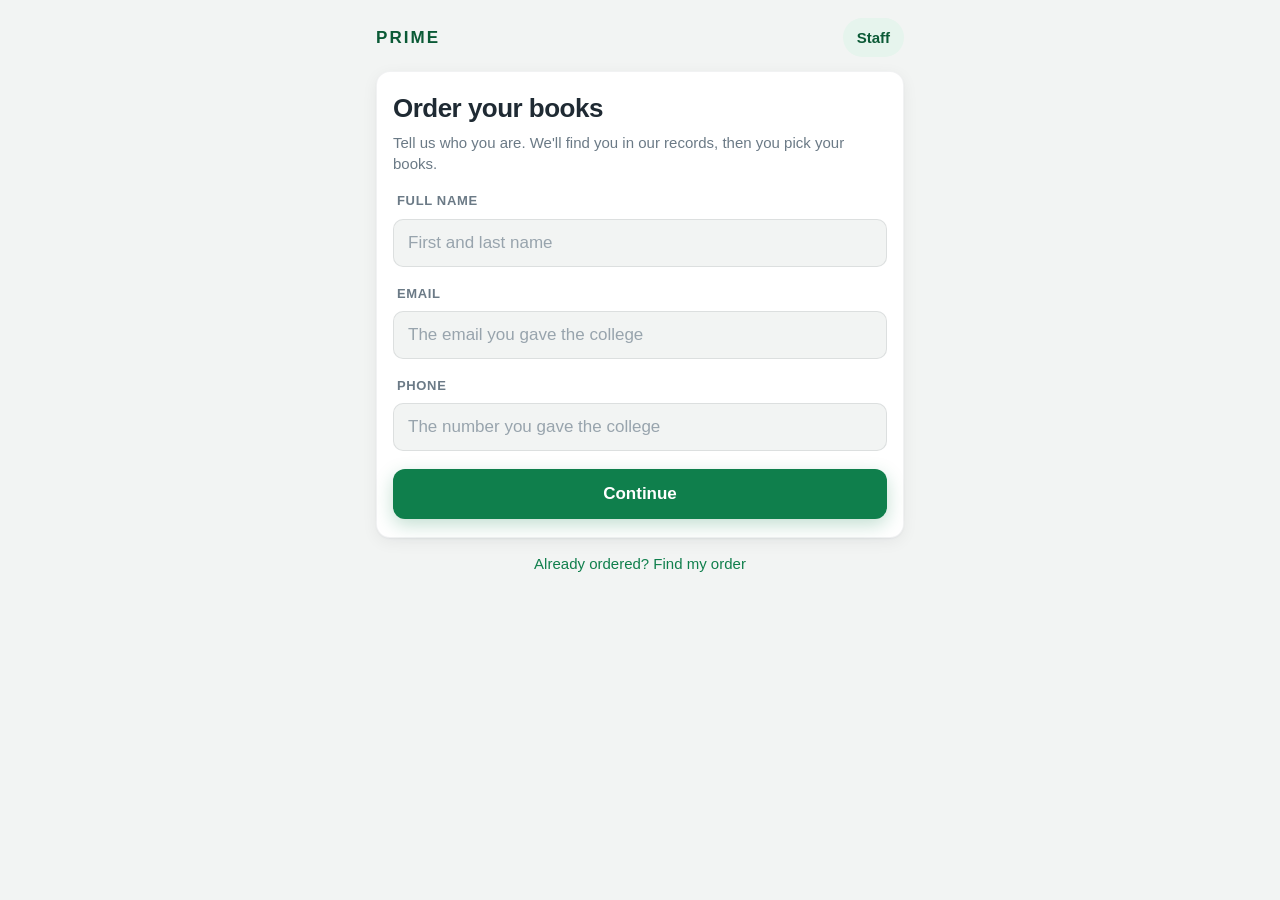
==== commit e6625434: "Student page: show form instantly, load config in background" ====
--- a/index.html
+++ b/index.html
@@ -322,8 +322,8 @@
   function showOrder(o) {
     state.order = o; state.token = o.token;
     setUrlParams({ o: o.token });
-    renderOrder();
-    go('status');
+    // The status page needs the e-transfer email from config; wait for it (already loaded in the background).
+    cfgReady.then(function () { renderOrder(); go('status'); });
   }
   function renderOrder() {
     var o = state.order, cfg = state.cfg;
@@ -471,19 +471,22 @@
     $('brand').textContent = cfg.schoolName || 'PRIME';
     document.title = (cfg.schoolName ? cfg.schoolName + ' ' : '') + 'Book orders';
   }
+  // Config (e-transfer email, pickup note) loads in the background so the form appears instantly,
+  // even while the server is cold-starting. Retries once; falls back to safe defaults.
+  state.cfg = { schoolName: 'PRIME', etransferEmail: '', pickupNote: 'Show this code at reception to pick up your books.' };
+  var cfgReady = call('getPublicConfig').catch(function () { return call('getPublicConfig'); })
+    .then(function (cfg) { if (cfg) applyConfig(cfg); return state.cfg; })
+    .catch(function () { return state.cfg; });
   function boot() {
-    call('getPublicConfig').then(function (cfg) {
-      applyConfig(cfg);
-      var token = String(INITIAL.o || '').trim();
-      var savedPin = null; try { savedPin = sessionStorage.getItem('bo_pin'); } catch (e) {}
-      if (INITIAL.staff !== undefined) {
-        if (savedPin) { state.pin = savedPin; call('staffLogin', savedPin).then(function (r) { state.role = r.role; go('dash'); }).catch(function () { go('staff'); }); }
-        else go('staff');
-      } else if (token) {
-        state.token = token;
-        call('getOrder', token).then(function (o) { if (o) showOrder(o); else go('order'); }).catch(function () { go('order'); });
-      } else go('order');
-    }).catch(function (e) { $('loading').textContent = 'Could not load: ' + (e.message || e) + '. Refresh to try again.'; });
+    var token = String(INITIAL.o || '').trim();
+    var savedPin = null; try { savedPin = sessionStorage.getItem('bo_pin'); } catch (e) {}
+    if (INITIAL.staff !== undefined) {
+      if (savedPin) { state.pin = savedPin; call('staffLogin', savedPin).then(function (r) { state.role = r.role; go('dash'); }).catch(function () { go('staff'); }); }
+      else go('staff');
+    } else if (token) {
+      state.token = token;
+      call('getOrder', token).then(function (o) { if (o) showOrder(o); else go('order'); }).catch(function () { go('order'); });
+    } else go('order');
   }
   boot();
 </script>
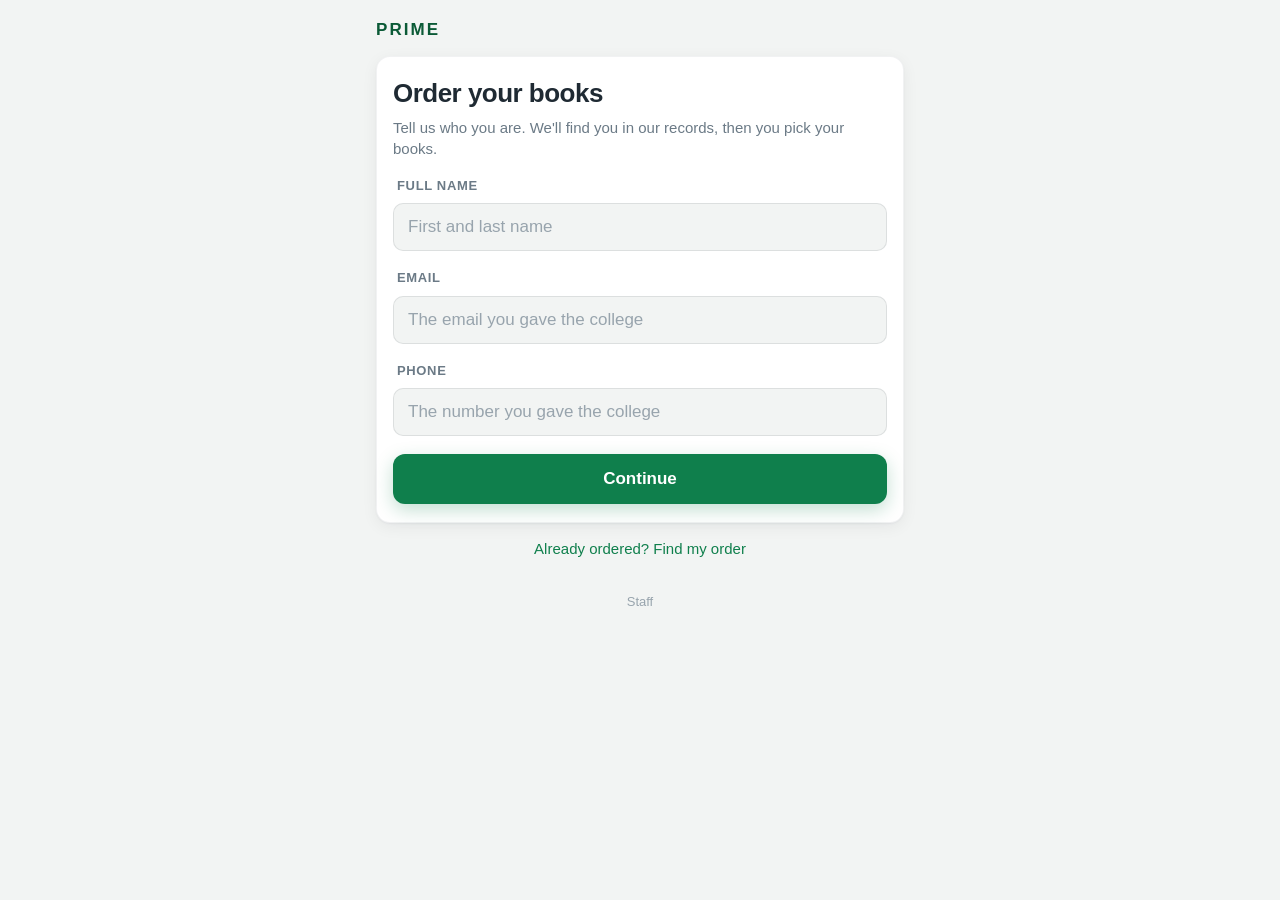
==== commit 707a147b: "Add files via upload" ====
--- a/index.html
+++ b/index.html
@@ -61,17 +61,10 @@
   .error { color:var(--red); font-size:14px; margin:12px 4px 0; font-weight:500; }
   .success { color:var(--accent-ink); font-size:15px; margin-top:10px; font-weight:500; }
   .hidden { display:none !important; }
-  .tabs { display:flex; gap:2px; margin-bottom:12px; overflow-x:auto; padding:3px; background:var(--grey-bg); border-radius:11px; }
-  .tabs button { flex:1 0 auto; font-size:14px; padding:8px 12px; border-radius:9px; background:transparent; color:var(--muted); }
-  .tabs button.active { background:var(--panel); color:var(--ink); box-shadow:0 1px 3px rgba(16,24,40,.12); }
   .order { border-top:1px solid var(--line-soft); padding:14px 0; }
   .order:first-child { border-top:none; padding-top:0; }
   .order .top { display:flex; justify-content:space-between; align-items:baseline; gap:8px; }
   .order .name { font-weight:700; font-size:17px; }
-  .order .when { font-size:13px; color:var(--faint); white-space:nowrap; }
-  .order .amt { font-size:20px; font-weight:700; }
-  .order .pc { font-family:var(--mono); font-weight:700; letter-spacing:3px; color:var(--accent-ink); }
-  .dim { opacity:.55; }
   .link { color:var(--accent); background:none; border:none; padding:0; font-size:15px; font-weight:500; }
   .center { text-align:center; }
   .spinner { text-align:center; padding:32px; color:var(--muted); }
@@ -82,7 +75,6 @@
 <div class="wrap">
   <header>
     <h1 id="brand">PRIME</h1>
-    <button id="staffBtn" class="small" onclick="go('staff')">Staff</button>
   </header>
 
   <div id="loading" class="spinner">Loading…</div>
@@ -154,38 +146,7 @@
     <p class="center"><button class="link" onclick="go('order')">Place another order</button></p>
   </section>
 
-  <!-- ================= STAFF: login ================= -->
-  <section id="v-staff" class="hidden">
-    <div class="card">
-      <h2>Staff sign in</h2>
-      <label for="st-pin">PIN</label>
-      <input id="st-pin" type="password" inputmode="numeric" autocomplete="off" onkeydown="if(event.key==='Enter')staffLogin()">
-      <div id="st-error" class="error hidden"></div>
-      <button class="primary" onclick="staffLogin()">Sign in</button>
-    </div>
-    <p class="center"><button class="link" onclick="go('order')">Back to student page</button></p>
-  </section>
-
-  <!-- ================= STAFF: dashboard ================= -->
-  <section id="v-dash" class="hidden">
-    <div class="tabs" id="tabs"></div>
-    <div id="dash-error" class="error hidden"></div>
-    <div class="card" id="dash-list"></div>
-    <div class="card hidden" id="dash-settings">
-      <h2>Settings</h2>
-      <label>School name</label><input type="text" id="set-school_name">
-      <label>E-transfer email (students send money here)</label><input type="email" id="set-etransfer_email">
-      <label>Sorrentino price</label><input type="number" id="set-price_sorrentino" min="0" step="1">
-      <label>Palliative bundle price</label><input type="number" id="set-price_palliative" min="0" step="1">
-      <label>Pickup note shown to students</label><textarea id="set-pickup_note"></textarea>
-      <label>Admin PIN (you)</label><input type="text" id="set-admin_pin" autocomplete="off">
-      <label>Reception PIN</label><input type="text" id="set-reception_pin" autocomplete="off">
-      <div id="set-error" class="error hidden"></div>
-      <div id="set-ok" class="success hidden"></div>
-      <button class="primary" onclick="saveSettings()">Save settings</button>
-    </div>
-    <div class="row"><button class="small" onclick="loadDash()">Refresh</button><button class="small" onclick="staffLogout()">Sign out</button></div>
-  </section>
+  <p class="center" style="margin-top:28px"><a href="staff/" style="font-size:13px;color:var(--faint);text-decoration:none">Staff</a></p>
 </div>
 
 <script src="config.js"></script>
@@ -212,7 +173,7 @@
 <script>
   var INITIAL = window.__INITIAL__;
   var BASE_URL = window.__BASE_URL__;
-  var state = { cfg:null, token:null, order:null, pin:null, role:null, tab:'payments', orders:[], poll:null, matches:[], match:null };
+  var state = { cfg:null, token:null, order:null, poll:null, matches:[], match:null };
 
   /* ---------- plumbing ---------- */
   function call(fn) {
@@ -254,16 +215,13 @@
     } catch (e) {}
   }
 
-  var VIEWS = ['order', 'find', 'status', 'staff', 'dash'];
+  var VIEWS = ['order', 'find', 'status'];
   function go(view) {
     stopPoll();
     VIEWS.forEach(function (v) { $('v-' + v).classList.toggle('hidden', v !== view); });
     $('loading').classList.add('hidden');
-    $('staffBtn').classList.toggle('hidden', view === 'staff' || view === 'dash');
     if (view === 'status') startPoll();
-    if (view === 'dash') { loadDash(); state.poll = setInterval(loadDash, 30000); }
-    if (view === 'staff' || view === 'dash') setUrlParams({ staff: '1' });
-    else if (view !== 'status') setUrlParams({});
+    else setUrlParams({});
     window.scrollTo(0, 0);
   }
 
@@ -375,96 +333,6 @@
   }
   function openFound(token) { call('getOrder', token).then(function (o) { if (o) showOrder(o); }); }
 
-  /* ---------- staff ---------- */
-  function staffLogin() {
-    showErr('st-error', '');
-    var pin = $('st-pin').value.trim();
-    if (!pin) return showErr('st-error', 'Enter your PIN.');
-    call('staffLogin', pin).then(function (r) {
-      state.pin = pin; state.role = r.role; state.tab = 'payments';
-      try { sessionStorage.setItem('bo_pin', pin); } catch (e) {}
-      $('st-pin').value = '';
-      go('dash');
-    }).catch(function (e) { showErr('st-error', e.message || String(e)); });
-  }
-  function staffLogout() { state.pin = null; state.role = null; try { sessionStorage.removeItem('bo_pin'); } catch (e) {} go('order'); }
-  function setTab(t) { state.tab = t; renderDash(); }
-  function loadDash() {
-    if (!state.pin) return go('staff');
-    call('staffList', state.pin).then(function (r) {
-      state.role = r.role; state.orders = r.orders; showErr('dash-error', ''); renderDash();
-    }).catch(function (e) { showErr('dash-error', e.message || String(e)); if (/PIN/.test(String(e.message))) staffLogout(); });
-  }
-  function renderDash() {
-    var isAdmin = state.role === 'admin';
-    var tabs = isAdmin ? [['payments', 'To confirm'], ['ready', 'Ready'], ['done', 'Done'], ['all', 'All'], ['settings', 'Settings']]
-                       : [['ready', 'Ready for pickup'], ['done', 'Picked up']];
-    if (!tabs.some(function (t) { return t[0] === state.tab; })) state.tab = tabs[0][0];
-    var counts = { payments:0, ready:0 };
-    state.orders.forEach(function (o) { if (o.status === 'NEW' || o.status === 'SENT') counts.payments++; if (o.status === 'READY') counts.ready++; });
-    $('tabs').innerHTML = tabs.map(function (t) {
-      var n = counts[t[0]] ? ' (' + counts[t[0]] + ')' : '';
-      return '<button class="' + (state.tab === t[0] ? 'active' : '') + '" onclick="setTab(\'' + t[0] + '\')">' + esc(t[1]) + n + '</button>';
-    }).join('');
-    var settings = state.tab === 'settings';
-    $('dash-settings').classList.toggle('hidden', !settings);
-    $('dash-list').classList.toggle('hidden', settings);
-    if (settings) return loadSettings();
-    var list = state.orders.filter(function (o) {
-      if (state.tab === 'payments') return o.status === 'NEW' || o.status === 'SENT';
-      if (state.tab === 'ready') return o.status === 'READY';
-      if (state.tab === 'done') return o.status === 'PICKED_UP';
-      return true;
-    });
-    if (state.tab === 'payments') list.sort(function (a, b) { return (b.status === 'SENT') - (a.status === 'SENT') || b.orderNo - a.orderNo; });
-    if (!list.length) { $('dash-list').innerHTML = '<p class="muted center">Nothing here right now.</p>'; return; }
-    $('dash-list').innerHTML = list.map(function (o) {
-      var h = '<div class="order' + (o.status === 'CANCELLED' ? ' dim' : '') + '">' +
-        '<div class="top"><span class="name">' + esc(o.name) + '</span><span class="when">' + esc(when(o.createdAt)) + '</span></div>' +
-        '<div class="muted">#' + o.orderNo + ' · ' + esc(o.studentNumber) + ' · ' + esc(o.batch) + '</div>' +
-        '<div style="margin-top:4px">' + esc(items(o)) + '</div>' +
-        '<div class="top" style="margin-top:6px"><span class="amt">' + money(o.amount) + '</span>' + badge(o) + '</div>';
-      if (o.status === 'SENT') h += '<div class="muted">Student says sent ' + esc(when(o.sentAt)) + ' · Check the e-transfer email for <strong>' + money(o.amount) + '</strong> with "Order ' + o.orderNo + '"</div>';
-      if (o.status === 'NEW' && isAdmin) h += '<div class="muted">Student hasn\'t tapped "sent" yet. You can still confirm if the money arrived.</div>';
-      if (o.status === 'READY') h += '<div style="margin-top:6px">Pickup code: <span class="pc">' + esc(o.pickupCode) + '</span></div>';
-      if (o.studentNote) h += '<div class="muted">Student note: ' + esc(o.studentNote) + '</div>';
-      if (o.staffNote) h += '<div class="muted">Staff note: ' + esc(o.staffNote) + '</div>';
-      if (o.phone || o.email) h += '<div class="muted">' + esc([o.phone, o.email].filter(Boolean).join(' · ')) + '</div>';
-      var btns = '';
-      if (isAdmin && (o.status === 'NEW' || o.status === 'SENT')) btns += '<button class="small primary" style="margin-top:0" onclick="act(\'confirmPayment\',' + o.orderNo + ', this)">Confirm payment, send code</button>';
-      if (o.status === 'READY') btns += '<button class="small" onclick="act(\'markPickedUp\',' + o.orderNo + ', this)">Picked up</button>';
-      if (isAdmin && o.status !== 'PICKED_UP' && o.status !== 'CANCELLED') btns += '<button class="small" onclick="cancelOrder(' + o.orderNo + ', this)">Cancel</button>';
-      if (btns) h += '<div class="row">' + btns + '</div>';
-      return h + '</div>';
-    }).join('');
-  }
-  function act(fn, orderNo, btn) {
-    if (btn) { btn.disabled = true; btn.textContent = 'Working…'; }
-    showErr('dash-error', '');
-    call(fn, state.pin, orderNo).then(function () { loadDash(); }).catch(function (e) { showErr('dash-error', e.message || String(e)); loadDash(); });
-  }
-  function cancelOrder(orderNo, btn) {
-    if (btn && btn.dataset.armed !== '1') {
-      btn.dataset.armed = '1'; btn.textContent = 'Tap again to cancel #' + orderNo; btn.style.color = 'var(--danger)';
-      setTimeout(function () { if (btn.dataset.armed === '1') { btn.dataset.armed = ''; btn.textContent = 'Cancel'; btn.style.color = ''; } }, 4000);
-      return;
-    }
-    act('cancelOrder', orderNo, btn);
-  }
-  var SETTING_KEYS = ['school_name', 'etransfer_email', 'price_sorrentino', 'price_palliative', 'pickup_note', 'admin_pin', 'reception_pin'];
-  function loadSettings() {
-    call('getSettings', state.pin).then(function (s) { SETTING_KEYS.forEach(function (k) { $('set-' + k).value = s[k] || ''; }); showErr('set-error', ''); showErr('set-ok', ''); })
-      .catch(function (e) { showErr('set-error', e.message || String(e)); });
-  }
-  function saveSettings() {
-    var s = {}; SETTING_KEYS.forEach(function (k) { s[k] = $('set-' + k).value; });
-    showErr('set-error', ''); showErr('set-ok', '');
-    call('saveSettings', state.pin, s).then(function (saved) {
-      state.pin = saved.admin_pin; try { sessionStorage.setItem('bo_pin', state.pin); } catch (e) {}
-      showErr('set-ok', 'Saved.'); return call('getPublicConfig');
-    }).then(function (cfg) { if (cfg) applyConfig(cfg); }).catch(function (e) { showErr('set-error', e.message || String(e)); });
-  }
-
   /* ---------- boot ---------- */
   function applyConfig(cfg) {
     state.cfg = cfg;
@@ -479,11 +347,7 @@
     .catch(function () { return state.cfg; });
   function boot() {
     var token = String(INITIAL.o || '').trim();
-    var savedPin = null; try { savedPin = sessionStorage.getItem('bo_pin'); } catch (e) {}
-    if (INITIAL.staff !== undefined) {
-      if (savedPin) { state.pin = savedPin; call('staffLogin', savedPin).then(function (r) { state.role = r.role; go('dash'); }).catch(function () { go('staff'); }); }
-      else go('staff');
-    } else if (token) {
+    if (token) {
       state.token = token;
       call('getOrder', token).then(function (o) { if (o) showOrder(o); else go('order'); }).catch(function () { go('order'); });
     } else go('order');
